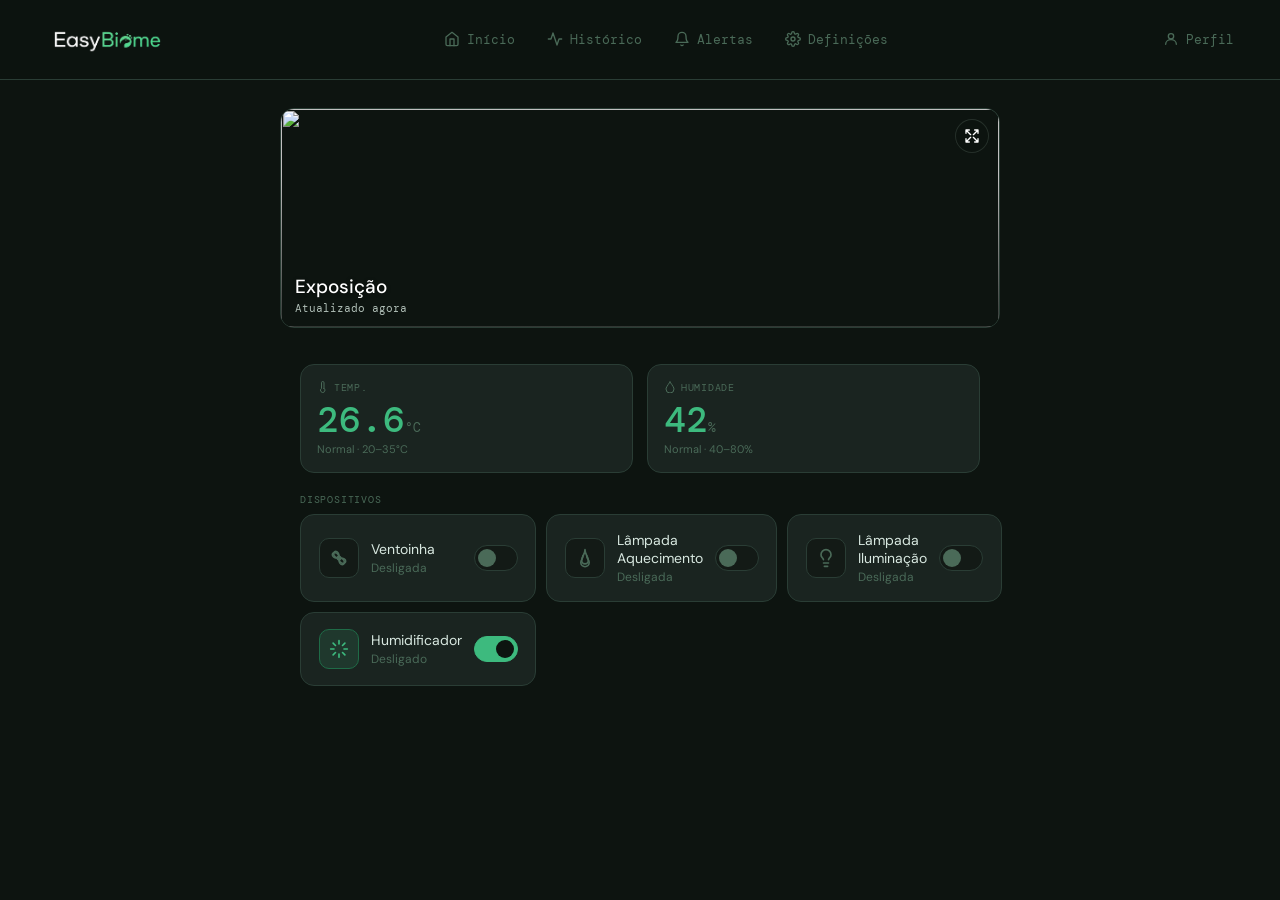
==== index.html @ a44d1908 "continuação modo manual e automático" ====
<!DOCTYPE html>
<html lang="pt">

<head>
  <meta charset="UTF-8" />
  <meta name="viewport" content="width=device-width, initial-scale=1.0, viewport-fit=cover" />
  <title>EasyBiome</title>
  <link
    href="https://fonts.googleapis.com/css2?family=DM+Mono:wght@400;500&family=DM+Sans:ital,wght@0,300;0,400;0,500;1,300&display=swap"
    rel="stylesheet" />
  <link rel="stylesheet" href="css/home.css" />
  <link rel="stylesheet" href="css/header.css" />
</head>

<body>

  <div id="header-container"></div>

  <div class="page">
    <div class="top-bar">
      <a class="top-logo" href="index.html">
        <div class="logo-box">
          <img src="imagens/logotipo.png" alt="EasyBiome Logo">
        </div>
      </a>

      <div class="top-bar-title">Início</div>

      <button class="icon-btn" onclick="openTerrarioPicker()" aria-label="Trocar terrário">
        <svg viewBox="0 0 24 24" fill="none" stroke="currentColor" stroke-width="2" stroke-linecap="round"
          stroke-linejoin="round">
          <path d="M16 3h5v5M21 3l-7 7" />
          <path d="M8 21H3v-5M3 21l7-7" />
          <path d="M21 16v5h-5M21 21l-7-7" />
          <path d="M3 8V3h5M3 3l7 7" />
        </svg>
      </button>
    </div>

    <div class="terrario-hero" id="terrario-hero">
      <img id="terrario-img" class="terrario-hero-img" src="" alt="" />
      <div class="terrario-hero-overlay"></div>
      <div class="terrario-hero-content">
        <div class="terrario-hero-name" id="terrario-name"></div>
        <div class="terrario-hero-meta">Atualizado agora</div>
      </div>
      <button class="terrario-hero-switch" onclick="openTerrarioPicker()">
        <svg viewBox="0 0 24 24" fill="none" stroke="currentColor" stroke-width="2" stroke-linecap="round"
          stroke-linejoin="round">
          <path d="M16 3h5v5M21 3l-7 7" />
          <path d="M8 21H3v-5M3 21l7-7" />
          <path d="M21 16v5h-5M21 21l-7-7" />
          <path d="M3 8V3h5M3 3l7 7" />
        </svg>
      </button>
    </div>

    <div class="metrics">
      <div class="m-card" id="temp-card">
        <div class="m-lbl"><svg viewBox="0 0 24 24" fill="none" stroke="currentColor" stroke-width="2"
            stroke-linecap="round">
            <path d="M14 14.76V3.5a2.5 2.5 0 0 0-5 0v11.26a4.5 4.5 0 1 0 5 0z" />
          </svg>Temp.</div>
        <div class="m-val ok" id="temp-val">--<span class="unit">°C</span></div>
        <div class="m-hint" id="temp-hint"></div>
      </div>
      <div class="m-card" id="hum-card">
        <div class="m-lbl"><svg viewBox="0 0 24 24" fill="none" stroke="currentColor" stroke-width="2"
            stroke-linecap="round" stroke-linejoin="round">
            <path d="M12 2C6 10 4 14 4 16a8 8 0 0 0 16 0c0-2-2-6-8-14z" />
          </svg>Humidade</div>
        <div class="m-val ok" id="hum-val">--<span class="unit">%</span></div>
        <div class="m-hint" id="hum-hint"></div>
      </div>
    </div>

    <div id="manual-banner" class="manual-banner" style="display:none;">
      ⚠️ Alguns dispositivos estão em <strong>Modo Manual</strong>
    </div>

    <div class="sec-header">Dispositivos</div>
    <div class="devices">
      <div class="dev-row">
        <div class="dev-icon" id="fan-icon"><svg viewBox="0 0 24 24" fill="none" stroke="currentColor" stroke-width="2"
            stroke-linecap="round" stroke-linejoin="round">
            <circle cx="12" cy="12" r="2" />
            <path d="M12 10c0-3.5-2-6-4-6s-3 2.5-2 5 3.5 3 6 3" />
            <path d="M14 12c3.5 0 6 2 6 4s-2.5 3-5 2-3-3.5-3-6" />
            <path d="M12 14c0 3.5 2 6 4 6s3-2.5 2-5-3.5-3-6-3" />
            <path d="M10 12c-3.5 0-6-2-6-4s2.5-3 5-2 3 3.5 3 6" />
          </svg></div>
        <div class="dev-info">
          <div class="dev-name">
            Ventoinha
            <span id="fan-manual" class="manual-tag" style="display:none;">
              Manual
            </span>
          </div>
          <div class="dev-sub" id="fan-sub"></div>
          <button id="fan-auto" class="auto-btn" onclick="voltarModoAutomatico('fan')" style="display:none;">
            Voltar ao automático
          </button>
        </div>
        <button class="toggle" id="fan-t" onclick="toggleDev('fan')" aria-label="Ventoinha"></button>
      </div>
      <div class="dev-row">
        <div class="dev-icon" id="heat-icon"><svg viewBox="0 0 24 24" fill="none" stroke="currentColor" stroke-width="2"
            stroke-linecap="round" stroke-linejoin="round">
            <path d="M12 2c0 6-4 8-4 13a4 4 0 0 0 8 0c0-5-4-7-4-13z" />
            <path d="M9.5 9c0 4-2.5 5-2.5 8.5a5 5 0 0 0 10 0C17 14 14 13 14 9" />
          </svg></div>
        <div class="dev-info">
          <div class="dev-name">
            Lâmpada Aquecimento
            <span id="heat-manual" class="manual-tag" style="display:none;">
              Manual
            </span>
          </div>
          <div class="dev-sub" id="heat-sub"></div>
        </div>
        <button class="toggle" id="heat-t" onclick="toggleDev('heat')" aria-label="Aquecimento"></button>
      </div>
      <div class="dev-row">
        <div class="dev-icon" id="light-icon"><svg viewBox="0 0 24 24" fill="none" stroke="currentColor"
            stroke-width="2" stroke-linecap="round" stroke-linejoin="round">
            <path
              d="M9 18h6M10 22h4M15.09 14c.18-.98.65-1.74 1.41-2.5A4.65 4.65 0 0 0 18 8 6 6 0 0 0 6 8c0 1 .23 2.23 1.5 3.5A4.61 4.61 0 0 1 8.91 14" />
          </svg></div>
        <div class="dev-info">
          <div class="dev-name">
            Lâmpada Iluminação
            <span id="light-manual" class="manual-tag" style="display:none;">
              Manual
            </span>
          </div>
          <div class="dev-sub" id="light-sub"></div>
        </div>
        <button class="toggle" id="light-t" onclick="toggleDev('light')" aria-label="Iluminação"></button>
      </div>
      <div class="dev-row">
        <div class="dev-icon" id="humidifier-icon"><svg viewBox="0 0 24 24" fill="none" stroke="currentColor"
            stroke-width="2" stroke-linecap="round" stroke-linejoin="round">
            <path
              d="M12 2v4M12 18v4M4.93 4.93l2.83 2.83M16.24 16.24l2.83 2.83M2 12h4M18 12h4M4.93 19.07l2.83-2.83M16.24 7.76l2.83-2.83" />
          </svg></div>
        <div class="dev-info">
          <div class="dev-name">
            Humidificador
            <span id="humidifier-manual" class="manual-tag" style="display:none;">
              Manual
            </span>
          </div>
          <div class="dev-sub" id="humidifier-sub"></div>
        </div>
        <button class="toggle" id="humidifier-t" onclick="toggleDev('humidifier')" aria-label="Humidificador"></button>
      </div>
    </div>
  </div>

  <div class="picker-overlay" id="picker-overlay" onclick="closeTerrarioPicker(event)">
    <div class="picker-sheet">
      <div class="picker-handle"></div>
      <div class="sel-label" style="padding:0 0 12px">Os meus terrários</div>
      <div class="picker-list" id="picker-list"></div>
      <button class="picker-add" onclick="addTerrario()">
        <svg width="14" height="14" viewBox="0 0 24 24" fill="none" stroke="currentColor" stroke-width="2.5"
          stroke-linecap="round">
          <line x1="12" y1="5" x2="12" y2="19" />
          <line x1="5" y1="12" x2="19" y2="12" />
        </svg>
        Novo terrário
      </button>
    </div>
  </div>

  <nav class="bottom-nav">
    <a class="bnav-item active" href="index.html">
      <svg viewBox="0 0 24 24" fill="none" stroke="currentColor" stroke-width="2" stroke-linecap="round"
        stroke-linejoin="round">
        <path d="M3 9l9-7 9 7v11a2 2 0 0 1-2 2H5a2 2 0 0 1-2-2z" />
        <polyline points="9 22 9 12 15 12 15 22" />
      </svg>
      Início
    </a>
    <a class="bnav-item" href="historico.html">
      <svg viewBox="0 0 24 24" fill="none" stroke="currentColor" stroke-width="2" stroke-linecap="round"
        stroke-linejoin="round">
        <polyline points="22 12 18 12 15 21 9 3 6 12 2 12" />
      </svg>
      Histórico
    </a>
    <a class="bnav-item" href="alertas.html">
      <svg viewBox="0 0 24 24" fill="none" stroke="currentColor" stroke-width="2" stroke-linecap="round"
        stroke-linejoin="round">
        <path d="M18 8A6 6 0 0 0 6 8c0 7-3 9-3 9h18s-3-2-3-9" />
        <path d="M13.73 21a2 2 0 0 1-3.46 0" />
      </svg>
      Alertas
    </a>
    <a class="bnav-item" href="definicoes.html">
      <svg viewBox="0 0 24 24" fill="none" stroke="currentColor" stroke-width="2" stroke-linecap="round"
        stroke-linejoin="round">
        <circle cx="12" cy="12" r="3" />
        <path
          d="M19.4 15a1.65 1.65 0 0 0 .33 1.82l.06.06a2 2 0 0 1-2.83 2.83l-.06-.06a1.65 1.65 0 0 0-1.82-.33 1.65 1.65 0 0 0-1 1.51V21a2 2 0 0 1-4 0v-.09A1.65 1.65 0 0 0 9 19.4a1.65 1.65 0 0 0-1.82.33l-.06.06a2 2 0 0 1-2.83-2.83l.06-.06A1.65 1.65 0 0 0 4.68 15a1.65 1.65 0 0 0-1.51-1H3a2 2 0 0 1 0-4h.09A1.65 1.65 0 0 0 4.6 9a1.65 1.65 0 0 0-.33-1.82l-.06-.06a2 2 0 0 1 2.83-2.83l.06.06A1.65 1.65 0 0 0 9 4.68a1.65 1.65 0 0 0 1-1.51V3a2 2 0 0 1 4 0v.09a1.65 1.65 0 0 0 1 1.51 1.65 1.65 0 0 0 1.82-.33l.06-.06a2 2 0 0 1 2.83 2.83l-.06.06A1.65 1.65 0 0 0 19.4 9a1.65 1.65 0 0 0 1.51 1H21a2 2 0 0 1 0 4h-.09a1.65 1.65 0 0 0-1.51 1z" />
      </svg>
      Definições
    </a>
  </nav>

  <div id="manual-modal" class="modal-overlay" style="display:none;">
    <div class="modal-box">
      <h3>⚠️ Ativar modo manual?</h3>

      <p>
        Ao ligar este dispositivo, o controlo automático será desativado até voltar ao modo automático.
      </p>

      <div class="modal-actions">
        <button class="btn-cancel" onclick="fecharModalManual()">
          Cancelar
        </button>

        <button class="btn-confirm" onclick="confirmarModoManual()">
          Continuar
        </button>
      </div>
    </div>
  </div>

  <script src="js/terrarios.js"></script>
  <script src="js/picker.js"></script>
  <script src="js/nav.js"></script>
  <script src="js/home.js"></script>

  <script>
    fetch('header.html')
      .then(response => {
        if (!response.ok) {
          throw new Error('Não foi possível carregar o header.');
        }
        return response.text();
      })
      .then(data => {
        document.getElementById('header-container').innerHTML = data;
      })
      .catch(error => console.error('Erro ao injetar o header:', error));
  </script>
</body>

</html>
---- css/home.css ----
/* ==========================================================================
   1. VARIÁVEIS & CONFIGURAÇÕES GLOBAIS (Essenciais para a estrutura)
   ========================================================================== */
:root {
  --bg: #0D1410;
  --bg2: #131A16;
  --panel: #1A2420;
  --panel2: #1F2D28;
  --border: #2A3D35;
  --green: #3DBA7E;
  --green-d: #1F6B47;
  --green-g: #3DBA7E22;
  --amber: #D4A03A;
  --red: #C05050;
  --text: #D8E8E0;
  --text2: #7A9E8A;
  --text3: #4A6A58;
  --mono: 'DM Mono', monospace;
  --sans: 'DM Sans', sans-serif;
  --r: 14px;
}

*,
*::before,
*::after {
  box-sizing: border-box;
  margin: 0;
  padding: 0;
}

html,
body {
  height: 100%;
}

body {
  background: var(--bg);
  color: var(--text);
  font-family: var(--sans);
  max-width: 480px;
  margin: 0 auto;
  display: flex;
  flex-direction: column;
  min-height: 100vh;
  overflow-x: hidden;
}

/* ── PAGE WRAPPER ── */
.page {
  display: flex;
  flex-direction: column;
  flex: 1;
  overflow-y: auto;
  padding-bottom: 80px;
}

/* ==========================================================================
   2. COMPONENTES COMUNS (Header & Navigation)
   ========================================================================== */
.top-bar {
  display: flex;
  align-items: center;
  justify-content: space-between;
  padding: 1rem 1.25rem;
  position: sticky;
  top: 0;
  background: #0D1410EE;
  backdrop-filter: blur(10px);
  z-index: 50;
  border-bottom: 1px solid var(--border);
  flex-shrink: 0;
}

.top-bar-title {
  font-family: var(--mono);
  font-size: 14px;
  color: var(--text);
}

.top-logo {
  display: flex;
  align-items: center;
  gap: 10px;
  font-family: var(--mono);
  font-size: 17px;
  color: var(--text);
  text-decoration: none;
}

.logo-box {
  width: auto;
  height: 32px;
  background: none;
  border-radius: 0;
  display: flex;
  align-items: center;
  justify-content: center;
}

.logo-box img {
  width: 100%;
  height: 100%;
  object-fit: contain;
}

.icon-btn {
  width: 34px;
  height: 34px;
  border-radius: 50%;
  background: var(--panel);
  border: 1px solid var(--border);
  display: flex;
  align-items: center;
  justify-content: center;
  cursor: pointer;
  color: inherit;
  text-decoration: none;
}

.icon-btn svg {
  width: 17px;
  height: 17px;
  color: var(--text2);
}

.bottom-nav {
  position: fixed;
  bottom: 0;
  left: 50%;
  transform: translateX(-50%);
  width: 100%;
  max-width: 480px;
  background: #0D1410F5;
  backdrop-filter: blur(14px);
  border-top: 1px solid var(--border);
  display: flex;
  padding: 0.4rem 0 calc(0.5rem + env(safe-area-inset-bottom));
  z-index: 100;
}

.bnav-item {
  flex: 1;
  display: flex;
  flex-direction: column;
  align-items: center;
  gap: 3px;
  padding: 6px 0;
  cursor: pointer;
  color: var(--text3);
  font-size: 10px;
  font-family: var(--mono);
  border: none;
  background: none;
  transition: color .15s;
  text-decoration: none;
}

.bnav-item svg {
  width: 22px;
  height: 22px;
}

.bnav-item.active {
  color: var(--green);
}

.desktop-topbar {
  display: none;
}

/* ==========================================================================
   3. ESTILOS EXCLUSIVOS DA PÁGINA INDEX.HTML
   ========================================================================== */

/* ── Terrário Hero Card ── */
.terrario-hero {
  position: relative;
  margin: 1.1rem 1.25rem 0;
  height: 150px;
  border-radius: var(--r);
  overflow: hidden;
  border: 1px solid var(--border);
  cursor: pointer;
}

.terrario-hero-img {
  width: 100%;
  height: 100%;
  object-fit: cover;
  display: block;
}

.terrario-hero-overlay {
  position: absolute;
  inset: 0;
  background: linear-gradient(180deg, #0D141000 30%, #0D1410CC 100%);
}

.terrario-hero-content {
  position: absolute;
  left: 14px;
  bottom: 12px;
}

.terrario-hero-name {
  font-size: 19px;
  font-weight: 500;
  color: #fff;
  text-shadow: 0 1px 4px rgba(0, 0, 0, .4);
}

.terrario-hero-meta {
  font-family: var(--mono);
  font-size: 11px;
  color: #D8E8E0CC;
  margin-top: 2px;
  display: flex;
  align-items: center;
  gap: 5px;
}

.terrario-hero-switch {
  position: absolute;
  top: 10px;
  right: 10px;
  width: 34px;
  height: 34px;
  border-radius: 50%;
  background: #0D1410AA;
  backdrop-filter: blur(6px);
  border: 1px solid #3D4A4288;
  display: flex;
  align-items: center;
  justify-content: center;
  cursor: pointer;
}

.terrario-hero-switch svg {
  width: 16px;
  height: 16px;
  color: #fff;
}

/* ── Banner de Alerta Modo Manual ── */
.manual-banner {
  margin: 15px 20px;
  padding: 12px;
  border-radius: 10px;
  background: #fff3cd;
  color: #856404;
  font-size: 14px;
  border: 1px solid #ffeeba;
}

.manual-tag {
  display: inline-block;
  margin-left: 8px;
  padding: 2px 8px;
  border-radius: 12px;
  background: #ff9800;
  color: white;
  font-size: 11px;
  font-weight: 600;
}

/* NOVO: Botão voltar ao Modo Automático */
.auto-btn {
  display: none;
  margin-top: 8px;
  padding: 6px 12px;
  border: none;
  border-radius: 8px;
  background: var(--green);
  color: #0D1410;
  font-size: 12px;
  font-weight: 600;
  cursor: pointer;
  transition: .2s;
}

.auto-btn:hover {
  filter: brightness(1.1);
}

/* ── Cartões de Métricas ── */
.metrics {
  display: grid;
  grid-template-columns: 1fr 1fr;
  gap: 10px;
  padding: 1rem 1.25rem 0;
}

.m-card {
  background: var(--panel);
  border: 1px solid var(--border);
  border-radius: var(--r);
  padding: 1rem;
}

.m-lbl {
  display: flex;
  align-items: center;
  gap: 5px;
  font-family: var(--mono);
  font-size: 10px;
  color: var(--text3);
  text-transform: uppercase;
  letter-spacing: .07em;
  margin-bottom: 8px;
}

.m-lbl svg {
  width: 12px;
  height: 12px;
}

.m-val {
  font-family: var(--mono);
  font-size: 30px;
  font-weight: 500;
  line-height: 1;
}

.m-val .unit {
  font-size: 13px;
  font-weight: 400;
  color: var(--text3);
}

.m-val.ok {
  color: var(--green);
}

.m-hint {
  font-size: 11px;
  color: var(--text3);
  margin-top: 4px;
}

/* ── Lista de Dispositivos ── */
.sec-header {
  padding: 1.25rem 1.25rem 0.5rem;
  font-family: var(--mono);
  font-size: 10px;
  color: var(--text3);
  text-transform: uppercase;
  letter-spacing: .08em;
}

.devices {
  display: flex;
  flex-direction: column;
  gap: 8px;
  padding: 0 1.25rem;
}

.dev-row {
  background: var(--panel);
  border: 1px solid var(--border);
  border-radius: var(--r);
  padding: 1rem 1.1rem;
  display: flex;
  align-items: center;
  gap: 12px;
}

.dev-icon {
  width: 40px;
  height: 40px;
  border-radius: 10px;
  background: var(--bg2);
  border: 1px solid var(--border);
  display: flex;
  align-items: center;
  justify-content: center;
  flex-shrink: 0;
}

.dev-icon svg {
  width: 20px;
  height: 20px;
  color: var(--text3);
}

.dev-icon.on {
  background: var(--green-g);
  border-color: var(--green-d);
}

.dev-icon.on svg {
  color: var(--green);
}

.dev-info {
  flex: 1;
}

.dev-name {
  font-size: 14px;
  color: var(--text);
}

.dev-sub {
  font-size: 12px;
  color: var(--text3);
  margin-top: 2px;
}

/* Botão Toggle Switch */
.toggle {
  width: 44px;
  height: 26px;
  border-radius: 13px;
  background: var(--bg2);
  border: 1px solid var(--border);
  cursor: pointer;
  position: relative;
  transition: background .2s, border-color .2s;
  flex-shrink: 0;
  -webkit-appearance: none;
  appearance: none;
}

.toggle::after {
  content: '';
  position: absolute;
  width: 18px;
  height: 18px;
  border-radius: 50%;
  background: var(--text3);
  top: 3px;
  left: 3px;
  transition: transform .2s, background .2s;
}

.toggle.on {
  background: var(--green);
  border-color: var(--green);
}

.toggle.on::after {
  transform: translateX(18px);
  background: #0D1410;
}

/* ── Picker Bottom Sheet (Trocar Terrário) ── */
.picker-overlay {
  position: fixed;
  inset: 0;
  background: rgba(0, 0, 0, .55);
  z-index: 200;
  display: none;
  align-items: flex-end;
  justify-content: center;
}

.picker-overlay.open {
  display: flex;
}

.picker-sheet {
  width: 100%;
  max-width: 480px;
  background: var(--panel2);
  border: 1px solid var(--border);
  border-radius: 20px 20px 0 0;
  padding: 0.75rem 1.25rem calc(1.25rem + env(safe-area-inset-bottom));
  animation: slideUp .2s ease-out;
}

@keyframes slideUp {
  from { transform: translateY(100%); }
  to { transform: translateY(0); }
}

.picker-handle {
  width: 36px;
  height: 4px;
  background: var(--border);
  border-radius: 99px;
  margin: 0 auto 14px;
}

.sel-label {
  font-family: var(--mono);
  font-size: 10px;
  color: var(--text3);
  letter-spacing: .08em;
  text-transform: uppercase;
}

.picker-list {
  display: flex;
  flex-direction: column;
  gap: 8px;
}

.picker-add {
  width: 100%;
  margin-top: 14px;
  padding: .8rem;
  background: var(--bg2);
  border: 1px dashed var(--border);
  border-radius: 12px;
  color: var(--text3);
  font-family: var(--mono);
  font-size: 13px;
  display: flex;
  align-items: center;
  justify-content: center;
  gap: 6px;
  cursor: pointer;
}

/* ── Modal Diálogo (Confirmar Modo Manual) ── */
.modal-overlay {
  position: fixed;
  inset: 0;
  background: rgba(0, 0, 0, .55);
  display: flex;
  justify-content: center;
  align-items: center;
  z-index: 9999;
}

.modal-box {
  width: 90%;
  max-width: 360px;
  background: var(--panel);
  border: 1px solid var(--border);
  border-radius: 16px;
  padding: 24px;
  text-align: center;
}

.modal-box h3 {
  margin-bottom: 12px;
  color: var(--text);
}

.modal-box p {
  color: var(--text2);
  font-size: 14px;
  line-height: 1.5;
}

.modal-actions {
  margin-top: 22px;
  display: flex;
  gap: 12px;
}

.btn-cancel,
.btn-confirm {
  flex: 1;
  padding: 12px;
  border: none;
  border-radius: 10px;
  cursor: pointer;
}

.btn-cancel {
  background: #444;
  color: white;
}

.btn-confirm {
  background: var(--green);
  color: #fff;
}


/* ==========================================================================
   4. RESPONSIVIDADE (Apenas os Breakpoints Relevantes para a Index)
   ========================================================================== */

/* ── TABLETS (Telas médias de 540px a 1179px) ── */
@media (min-width: 540px) {
  body { max-width: 700px; }
  .bottom-nav { max-width: 700px; }
}

@media (min-width: 900px) {
  body { max-width: 880px; }
  .bottom-nav { max-width: 880px; }
}

@media (min-width: 540px) and (max-width: 1179px) {
  .terrario-hero { height: 200px; }
  .metrics { gap: 14px; }
  .m-val { font-size: 34px; }
  .devices {
    display: grid;
    grid-template-columns: 1fr 1fr;
    gap: 10px;
  }
}

@media (min-width: 900px) and (max-width: 1179px) {
  .devices { grid-template-columns: 1fr 1fr 1fr; }
  .terrario-hero { height: 240px; }
}

/* ── DESKTOP / PC (Telas a partir de 1180px) ── */
@media (min-width: 1180px) {
  body { max-width: none; }
  .bottom-nav { display: none; }
  
  /* Ativação do Menu Superior de Computador */
  .desktop-topbar {
    display: flex;
    align-items: center;
    justify-content: space-between;
    gap: 16px;
    padding: 0.9rem 2rem;
    position: sticky;
    top: 0;
    z-index: 100;
    background: #0D1410EE;
    backdrop-filter: blur(10px);
    border-bottom: 1px solid var(--border);
  }
  
  .logo-box { height: 50px; }
  .page > .top-bar { display: none; } /* Oculta top-bar mobile */

  /* Alinhamento Central Confortável */
  .page {
    padding-bottom: 3rem;
    align-items: center;
  }
  .page > *:not(.top-bar) {
    width: 100%;
    max-width: 720px;
  }

  /* Reflow do Layout da Home */
  .terrario-hero {
    margin: 1.75rem auto 0;
    height: 220px;
  }
  .metrics {
    grid-template-columns: 1fr 1fr;
    max-width: 720px;
    margin: 1.25rem auto 0;
    gap: 14px;
  }
  .m-val { font-size: 36px; }
  
  .sec-header,
  .devices {
    margin-left: auto;
    margin-right: auto;
    max-width: 720px;
    width: 100%;
  }
  .devices {
    display: grid;
    grid-template-columns: 1fr 1fr;
    gap: 10px;
  }

  /* Picker passa de bottom-sheet para modal centrado */
  .picker-overlay { align-items: center; }
  .picker-sheet {
    width: 420px;
    max-width: 420px;
    border-radius: 16px;
    animation: fadeScale .15s ease-out;
  }
}

@keyframes fadeScale {
  from { opacity: 0; transform: scale(.97); }
  to { opacity: 1; transform: scale(1); }
}

@media (min-width: 1280px) {
  .devices { grid-template-columns: 1fr 1fr 1fr; }
}
---- css/header.css ----
/* ==========================================================================
   CSS EXCLUSIVO PARA O HEADER (desktop-topbar)
   ========================================================================== */

/* Por padrão (mobile/tablets), o cabeçalho desktop fica completamente oculto */
.desktop-topbar {
  display: none;
}

/* Ativação e estilização apenas para ecrãs largos (Desktop a partir de 1180px) */
@media (min-width: 1180px) {
  .desktop-topbar {
    display: flex;
    align-items: center;
    justify-content: space-between;
    gap: 16px;
    padding: 0.9rem 2rem;
    position: sticky;
    top: 0;
    z-index: 100;
    background: #0D1410EE;
    backdrop-filter: blur(10px);
    border-bottom: 1px solid var(--border);
  }

  /* Contentores e Logotipo */
  .top-logo {
    display: flex;
    align-items: center;
    gap: 10px;
    font-family: var(--mono);
    font-size: 17px;
    color: var(--text);
    text-decoration: none;
  }

  .logo-box {
    width: auto;
    height: 50px; /* Altura otimizada para a versão desktop */
    background: none;
    border-radius: 0;
    display: flex;
    align-items: center;
    justify-content: center;
  }

  .logo-box img {
    width: 100%;
    height: 100%;
    object-fit: contain;
  }

  /* Links centrais da Navegação */
  .desktop-topbar-links {
    display: flex;
    gap: 4px;
    flex: 1;
    justify-content: center;
    min-width: 0;
  }

  /* Estilo base de todos os links do Header (incluindo o Perfil) */
  .desktop-nav-link {
    display: flex;
    align-items: center;
    gap: 7px;
    padding: 8px 14px;
    border-radius: 10px;
    font-family: var(--mono);
    font-size: 13px;
    color: var(--text3);
    text-decoration: none;
    white-space: nowrap;
    transition: color 0.15s, background 0.15s;
  }

  .desktop-nav-link svg {
    width: 16px;
    height: 16px;
    flex-shrink: 0;
  }

  /* Estados de Interação (Hover e Foco) */
  .desktop-nav-link:hover {
    color: var(--text2);
    background: var(--panel);
  }

  /* Estado Ativo (Página Atual) */
  .desktop-nav-link.active {
    color: var(--green);
    background: var(--green-g);
  }
}
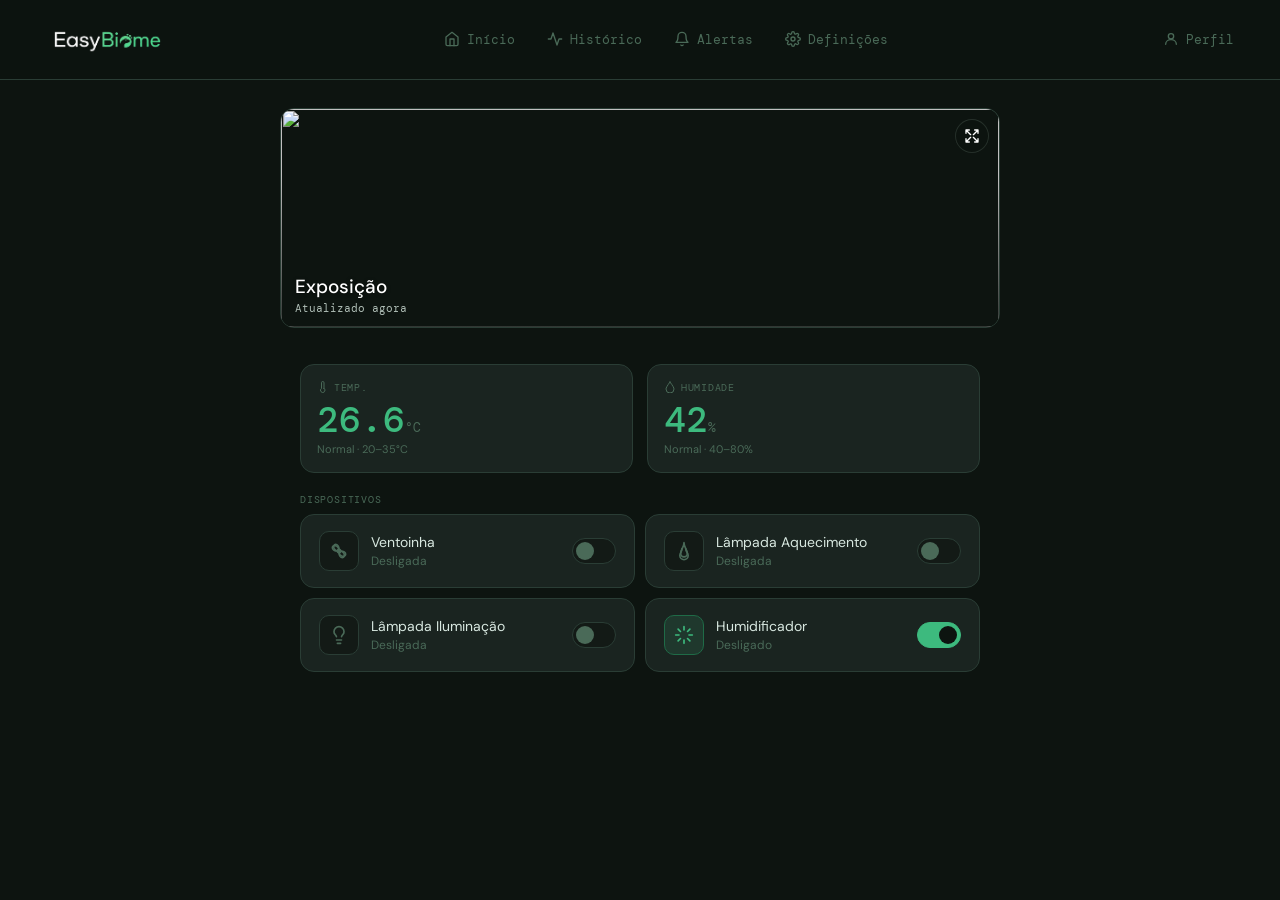
==== commit 9074543c: "historico" ====
--- a/index.html
+++ b/index.html
@@ -117,6 +117,9 @@
             </span>
           </div>
           <div class="dev-sub" id="heat-sub"></div>
+          <button id="heat-auto" class="auto-btn" onclick="voltarModoAutomatico('heat')" style="display:none;">
+            Voltar ao automático
+          </button>
         </div>
         <button class="toggle" id="heat-t" onclick="toggleDev('heat')" aria-label="Aquecimento"></button>
       </div>
@@ -134,6 +137,9 @@
             </span>
           </div>
           <div class="dev-sub" id="light-sub"></div>
+          <button id="light-auto" class="auto-btn" onclick="voltarModoAutomatico('light')" style="display:none;">
+            Voltar ao automático
+          </button>
         </div>
         <button class="toggle" id="light-t" onclick="toggleDev('light')" aria-label="Iluminação"></button>
       </div>
@@ -151,6 +157,10 @@
             </span>
           </div>
           <div class="dev-sub" id="humidifier-sub"></div>
+          <button id="humidifier-auto" class="auto-btn" onclick="voltarModoAutomatico('humidifier')"
+            style="display:none;">
+            Voltar ao automático
+          </button>
         </div>
         <button class="toggle" id="humidifier-t" onclick="toggleDev('humidifier')" aria-label="Humidificador"></button>
       </div>
--- a/css/home.css
+++ b/css/home.css
@@ -469,8 +469,13 @@
 }
 
 @keyframes slideUp {
-  from { transform: translateY(100%); }
-  to { transform: translateY(0); }
+  from {
+    transform: translateY(100%);
+  }
+
+  to {
+    transform: translateY(0);
+  }
 }
 
 .picker-handle {
@@ -576,19 +581,38 @@
 
 /* ── TABLETS (Telas médias de 540px a 1179px) ── */
 @media (min-width: 540px) {
-  body { max-width: 700px; }
-  .bottom-nav { max-width: 700px; }
+  body {
+    max-width: 700px;
+  }
+
+  .bottom-nav {
+    max-width: 700px;
+  }
 }
 
 @media (min-width: 900px) {
-  body { max-width: 880px; }
-  .bottom-nav { max-width: 880px; }
+  body {
+    max-width: 880px;
+  }
+
+  .bottom-nav {
+    max-width: 880px;
+  }
 }
 
 @media (min-width: 540px) and (max-width: 1179px) {
-  .terrario-hero { height: 200px; }
-  .metrics { gap: 14px; }
-  .m-val { font-size: 34px; }
+  .terrario-hero {
+    height: 200px;
+  }
+
+  .metrics {
+    gap: 14px;
+  }
+
+  .m-val {
+    font-size: 34px;
+  }
+
   .devices {
     display: grid;
     grid-template-columns: 1fr 1fr;
@@ -597,15 +621,25 @@
 }
 
 @media (min-width: 900px) and (max-width: 1179px) {
-  .devices { grid-template-columns: 1fr 1fr 1fr; }
-  .terrario-hero { height: 240px; }
+  .devices {
+    grid-template-columns: 1fr 1fr 1fr;
+  }
+
+  .terrario-hero {
+    height: 240px;
+  }
 }
 
 /* ── DESKTOP / PC (Telas a partir de 1180px) ── */
 @media (min-width: 1180px) {
-  body { max-width: none; }
-  .bottom-nav { display: none; }
-  
+  body {
+    max-width: none;
+  }
+
+  .bottom-nav {
+    display: none;
+  }
+
   /* Ativação do Menu Superior de Computador */
   .desktop-topbar {
     display: flex;
@@ -620,16 +654,24 @@
     backdrop-filter: blur(10px);
     border-bottom: 1px solid var(--border);
   }
-  
-  .logo-box { height: 50px; }
-  .page > .top-bar { display: none; } /* Oculta top-bar mobile */
+
+  .logo-box {
+    height: 50px;
+  }
+
+  .page>.top-bar {
+    display: none;
+  }
+
+  /* Oculta top-bar mobile */
 
   /* Alinhamento Central Confortável */
   .page {
     padding-bottom: 3rem;
     align-items: center;
   }
-  .page > *:not(.top-bar) {
+
+  .page>*:not(.top-bar) {
     width: 100%;
     max-width: 720px;
   }
@@ -639,14 +681,18 @@
     margin: 1.75rem auto 0;
     height: 220px;
   }
+
   .metrics {
     grid-template-columns: 1fr 1fr;
     max-width: 720px;
     margin: 1.25rem auto 0;
     gap: 14px;
   }
-  .m-val { font-size: 36px; }
-  
+
+  .m-val {
+    font-size: 36px;
+  }
+
   .sec-header,
   .devices {
     margin-left: auto;
@@ -654,6 +700,7 @@
     max-width: 720px;
     width: 100%;
   }
+
   .devices {
     display: grid;
     grid-template-columns: 1fr 1fr;
@@ -661,7 +708,10 @@
   }
 
   /* Picker passa de bottom-sheet para modal centrado */
-  .picker-overlay { align-items: center; }
+  .picker-overlay {
+    align-items: center;
+  }
+
   .picker-sheet {
     width: 420px;
     max-width: 420px;
@@ -671,10 +721,13 @@
 }
 
 @keyframes fadeScale {
-  from { opacity: 0; transform: scale(.97); }
-  to { opacity: 1; transform: scale(1); }
-}
-
-@media (min-width: 1280px) {
-  .devices { grid-template-columns: 1fr 1fr 1fr; }
+  from {
+    opacity: 0;
+    transform: scale(.97);
+  }
+
+  to {
+    opacity: 1;
+    transform: scale(1);
+  }
 }
--- a/css/header.css
+++ b/css/header.css
@@ -36,7 +36,8 @@
 
   .logo-box {
     width: auto;
-    height: 50px; /* Altura otimizada para a versão desktop */
+    height: 50px;
+    /* Altura otimizada para a versão desktop */
     background: none;
     border-radius: 0;
     display: flex;
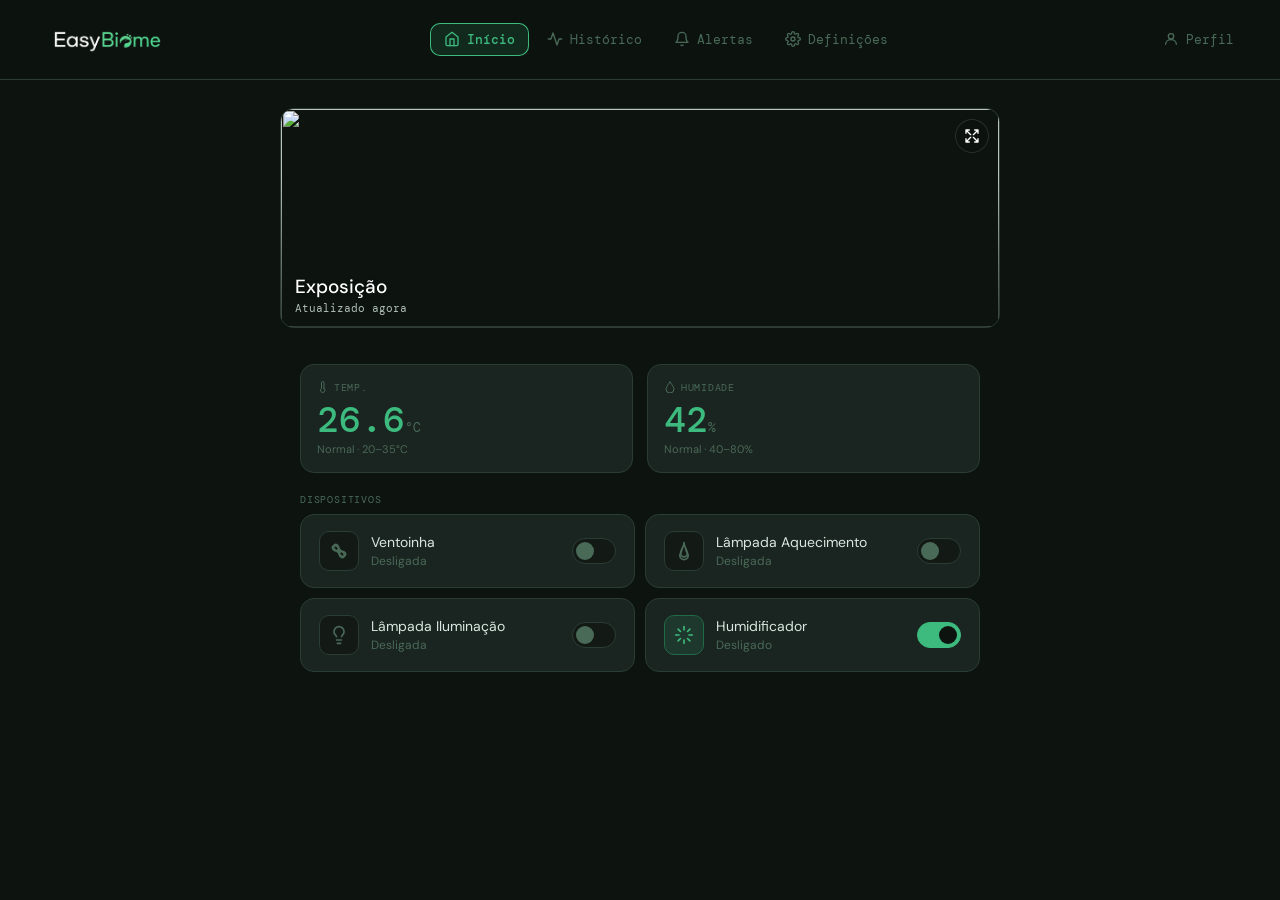
==== commit f2b74178: "Botões no header" ====
--- a/index.html
+++ b/index.html
@@ -253,6 +253,7 @@
       })
       .then(data => {
         document.getElementById('header-container').innerHTML = data;
+        setActiveNavigation();
       })
       .catch(error => console.error('Erro ao injetar o header:', error));
   </script>
--- a/css/header.css
+++ b/css/header.css
@@ -8,7 +8,7 @@
 }
 
 /* Ativação e estilização apenas para ecrãs largos (Desktop a partir de 1180px) */
-@media (min-width: 1180px) {
+@media (min-width: 992px) {
   .desktop-topbar {
     display: flex;
     align-items: center;
@@ -91,5 +91,7 @@
   .desktop-nav-link.active {
     color: var(--green);
     background: var(--green-g);
+    box-shadow: inset 0 0 0 1px var(--green);
+    font-weight: 500;
   }
 }
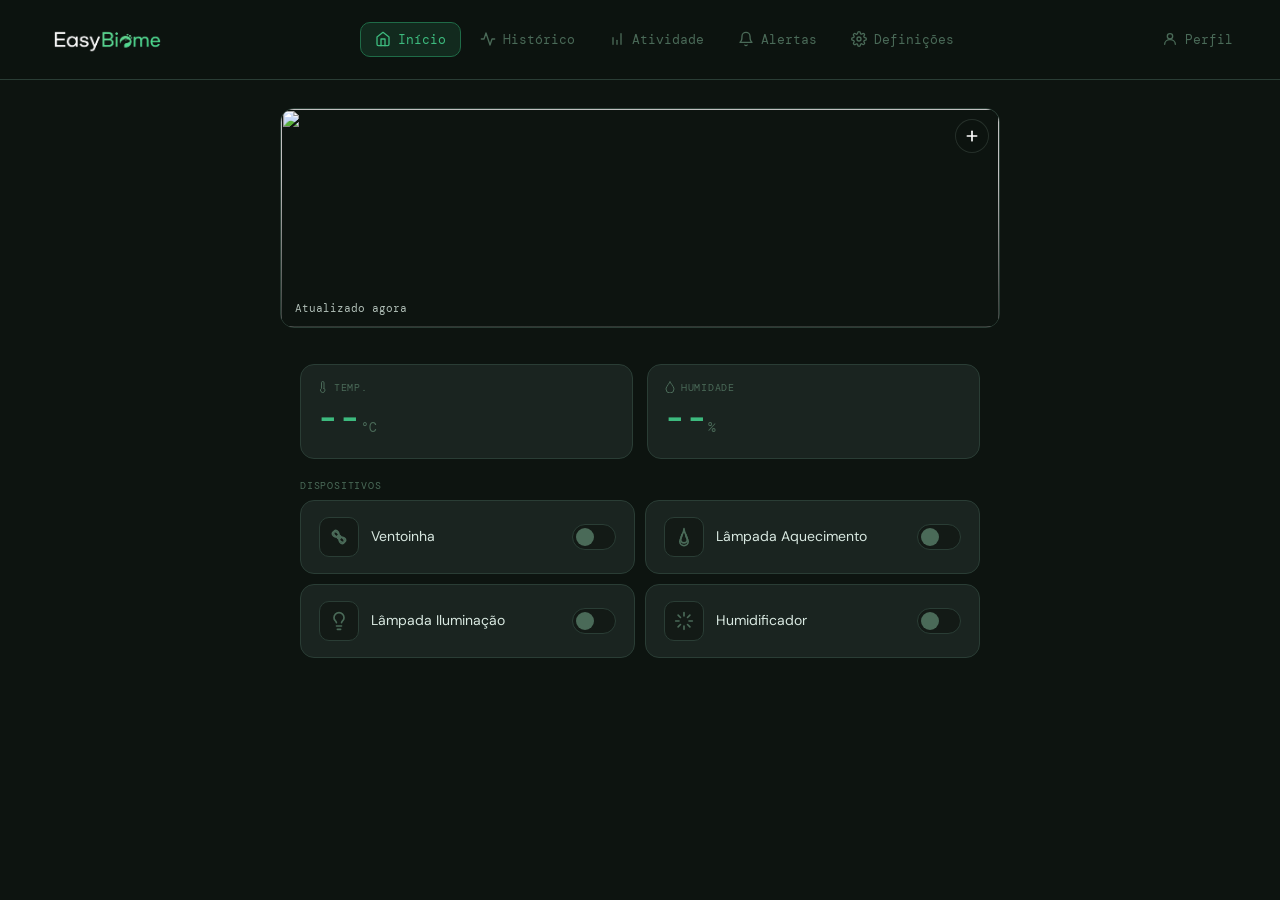
==== commit 52d0aadd: "adicionar terrarios ainda não acabado" ====
--- a/index.html
+++ b/index.html
@@ -26,13 +26,11 @@
 
       <div class="top-bar-title">Início</div>
 
-      <button class="icon-btn" onclick="openTerrarioPicker()" aria-label="Trocar terrário">
-        <svg viewBox="0 0 24 24" fill="none" stroke="currentColor" stroke-width="2" stroke-linecap="round"
+      <button class="icon-btn" onclick="openTerrarioPicker()" aria-label="Terrários">
+        <svg viewBox="0 0 24 24" fill="none" stroke="currentColor" stroke-width="2.5" stroke-linecap="round"
           stroke-linejoin="round">
-          <path d="M16 3h5v5M21 3l-7 7" />
-          <path d="M8 21H3v-5M3 21l7-7" />
-          <path d="M21 16v5h-5M21 21l-7-7" />
-          <path d="M3 8V3h5M3 3l7 7" />
+          <line x1="12" y1="5" x2="12" y2="19" />
+          <line x1="5" y1="12" x2="19" y2="12" />
         </svg>
       </button>
     </div>
@@ -45,12 +43,10 @@
         <div class="terrario-hero-meta">Atualizado agora</div>
       </div>
       <button class="terrario-hero-switch" onclick="openTerrarioPicker()">
-        <svg viewBox="0 0 24 24" fill="none" stroke="currentColor" stroke-width="2" stroke-linecap="round"
+        <svg viewBox="0 0 24 24" fill="none" stroke="currentColor" stroke-width="2.5" stroke-linecap="round"
           stroke-linejoin="round">
-          <path d="M16 3h5v5M21 3l-7 7" />
-          <path d="M8 21H3v-5M3 21l7-7" />
-          <path d="M21 16v5h-5M21 21l-7-7" />
-          <path d="M3 8V3h5M3 3l7 7" />
+          <line x1="12" y1="5" x2="12" y2="19"></line>
+          <line x1="5" y1="12" x2="19" y2="12"></line>
         </svg>
       </button>
     </div>
@@ -172,7 +168,7 @@
       <div class="picker-handle"></div>
       <div class="sel-label" style="padding:0 0 12px">Os meus terrários</div>
       <div class="picker-list" id="picker-list"></div>
-      <button class="picker-add" onclick="addTerrario()">
+      <button class="picker-add" onclick="abrirModalTerrario()">
         <svg width="14" height="14" viewBox="0 0 24 24" fill="none" stroke="currentColor" stroke-width="2.5"
           stroke-linecap="round">
           <line x1="12" y1="5" x2="12" y2="19" />
@@ -238,6 +234,58 @@
     </div>
   </div>
 
+  <div id="modal-terrario" class="modal-overlay" style="display:none;">
+    <div class="modal-box modal-terrario">
+
+      <h3>Novo Terrário</h3>
+
+      <label>Nome</label>
+      <input id="terrario-nome" type="text" placeholder="Ex.: Gecko Leopardo">
+
+      <label>Descrição</label>
+      <textarea id="terrario-descricao" rows="3" placeholder="Descrição do terrário"></textarea>
+
+      <label>Temperatura (°C)</label>
+
+      <div class="input-row">
+        <input id="temp-min" type="number" step="0.1" placeholder="Mínima">
+        <input id="temp-max" type="number" step="0.1" placeholder="Máxima">
+      </div>
+
+      <label>Humidade (%)</label>
+
+      <div class="input-row">
+        <input id="hum-min" type="number" step="0.1" placeholder="Mínima">
+        <input id="hum-max" type="number" step="0.1" placeholder="Máxima">
+      </div>
+
+      <label>Hora de ligar iluminação</label>
+      <input id="hora-ligar" type="time">
+
+      <label>Hora de desligar iluminação</label>
+      <input id="hora-desligar" type="time">
+
+      <label>Imagem do terrário</label>
+
+      <input id="terrario-imagem" type="file" accept="image/*">
+
+      <small>Podes escolher uma fotografia do teu telemóvel.</small>
+
+      <div class="modal-actions">
+        <button class="btn-cancel" onclick="fecharModalTerrario()">
+          Cancelar
+        </button>
+
+        <button class="btn-confirm" onclick="guardarTerrario()">
+          Criar
+        </button>
+      </div>
+
+    </div>
+  </div>
+
+  <script src="js/config.js"></script>
+
   <script src="js/terrarios.js"></script>
   <script src="js/picker.js"></script>
   <script src="js/nav.js"></script>
--- a/css/header.css
+++ b/css/header.css
@@ -67,6 +67,7 @@
     gap: 7px;
     padding: 8px 14px;
     border-radius: 10px;
+    border: 1px solid transparent;
     font-family: var(--mono);
     font-size: 13px;
     color: var(--text3);
@@ -91,7 +92,6 @@
   .desktop-nav-link.active {
     color: var(--green);
     background: var(--green-g);
-    box-shadow: inset 0 0 0 1px var(--green);
-    font-weight: 500;
+    border-color: var(--green-d);
   }
 }
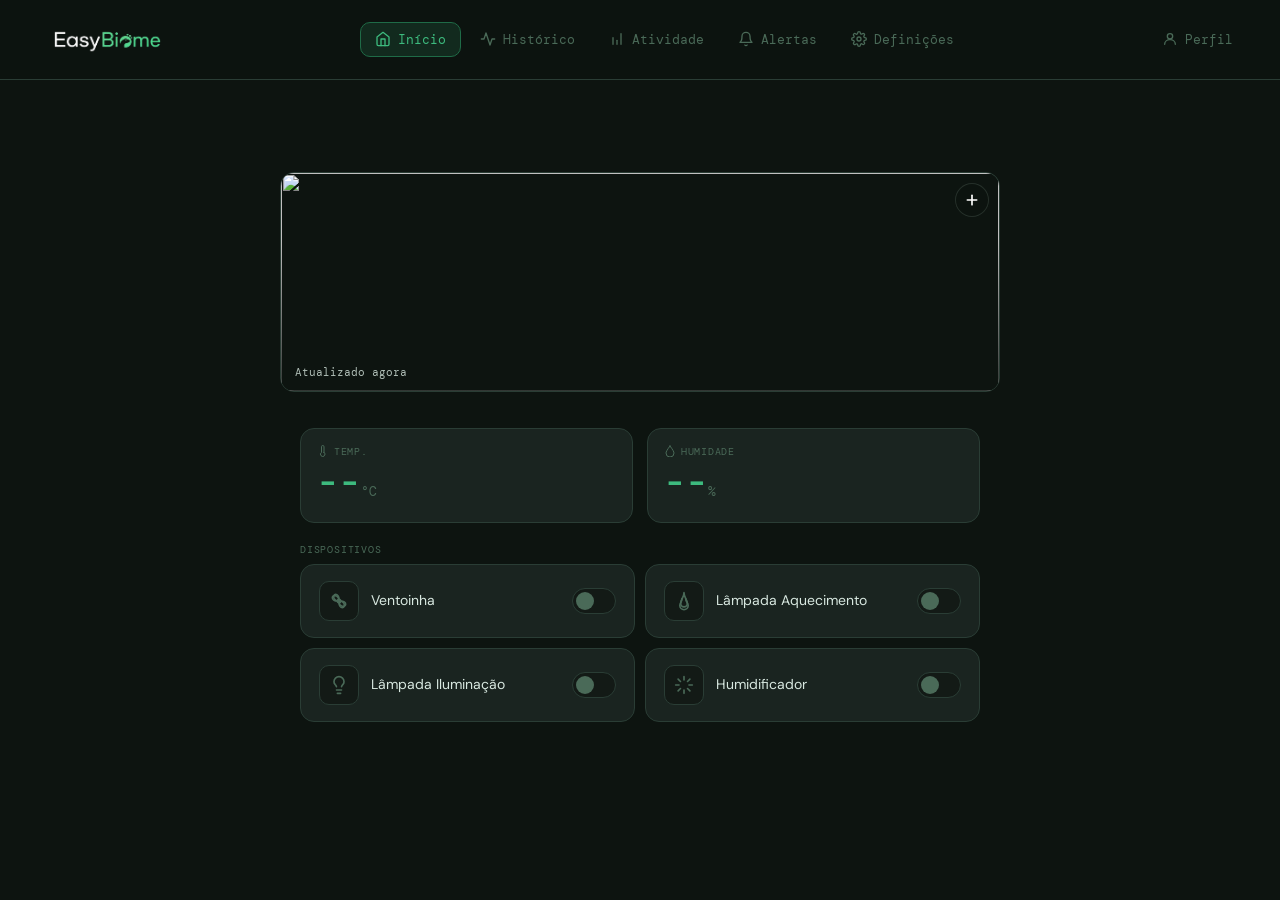
==== commit de6b1bf6: "header responsivo para todas as páginas" ====
--- a/index.html
+++ b/index.html
@@ -17,24 +17,6 @@
   <div id="header-container"></div>
 
   <div class="page">
-    <div class="top-bar">
-      <a class="top-logo" href="index.html">
-        <div class="logo-box">
-          <img src="imagens/logotipo.png" alt="EasyBiome Logo">
-        </div>
-      </a>
-
-      <div class="top-bar-title">Início</div>
-
-      <button class="icon-btn" onclick="openTerrarioPicker()" aria-label="Terrários">
-        <svg viewBox="0 0 24 24" fill="none" stroke="currentColor" stroke-width="2.5" stroke-linecap="round"
-          stroke-linejoin="round">
-          <line x1="12" y1="5" x2="12" y2="19" />
-          <line x1="5" y1="12" x2="19" y2="12" />
-        </svg>
-      </button>
-    </div>
-
     <div class="terrario-hero" id="terrario-hero">
       <img id="terrario-img" class="terrario-hero-img" src="" alt="" />
       <div class="terrario-hero-overlay"></div>
@@ -179,41 +161,6 @@
     </div>
   </div>
 
-  <nav class="bottom-nav">
-    <a class="bnav-item active" href="index.html">
-      <svg viewBox="0 0 24 24" fill="none" stroke="currentColor" stroke-width="2" stroke-linecap="round"
-        stroke-linejoin="round">
-        <path d="M3 9l9-7 9 7v11a2 2 0 0 1-2 2H5a2 2 0 0 1-2-2z" />
-        <polyline points="9 22 9 12 15 12 15 22" />
-      </svg>
-      Início
-    </a>
-    <a class="bnav-item" href="historico.html">
-      <svg viewBox="0 0 24 24" fill="none" stroke="currentColor" stroke-width="2" stroke-linecap="round"
-        stroke-linejoin="round">
-        <polyline points="22 12 18 12 15 21 9 3 6 12 2 12" />
-      </svg>
-      Histórico
-    </a>
-    <a class="bnav-item" href="alertas.html">
-      <svg viewBox="0 0 24 24" fill="none" stroke="currentColor" stroke-width="2" stroke-linecap="round"
-        stroke-linejoin="round">
-        <path d="M18 8A6 6 0 0 0 6 8c0 7-3 9-3 9h18s-3-2-3-9" />
-        <path d="M13.73 21a2 2 0 0 1-3.46 0" />
-      </svg>
-      Alertas
-    </a>
-    <a class="bnav-item" href="definicoes.html">
-      <svg viewBox="0 0 24 24" fill="none" stroke="currentColor" stroke-width="2" stroke-linecap="round"
-        stroke-linejoin="round">
-        <circle cx="12" cy="12" r="3" />
-        <path
-          d="M19.4 15a1.65 1.65 0 0 0 .33 1.82l.06.06a2 2 0 0 1-2.83 2.83l-.06-.06a1.65 1.65 0 0 0-1.82-.33 1.65 1.65 0 0 0-1 1.51V21a2 2 0 0 1-4 0v-.09A1.65 1.65 0 0 0 9 19.4a1.65 1.65 0 0 0-1.82.33l-.06.06a2 2 0 0 1-2.83-2.83l.06-.06A1.65 1.65 0 0 0 4.68 15a1.65 1.65 0 0 0-1.51-1H3a2 2 0 0 1 0-4h.09A1.65 1.65 0 0 0 4.6 9a1.65 1.65 0 0 0-.33-1.82l-.06-.06a2 2 0 0 1 2.83-2.83l.06.06A1.65 1.65 0 0 0 9 4.68a1.65 1.65 0 0 0 1-1.51V3a2 2 0 0 1 4 0v.09a1.65 1.65 0 0 0 1 1.51 1.65 1.65 0 0 0 1.82-.33l.06-.06a2 2 0 0 1 2.83 2.83l-.06.06A1.65 1.65 0 0 0 19.4 9a1.65 1.65 0 0 0 1.51 1H21a2 2 0 0 1 0 4h-.09a1.65 1.65 0 0 0-1.51 1z" />
-      </svg>
-      Definições
-    </a>
-  </nav>
-
   <div id="manual-modal" class="modal-overlay" style="display:none;">
     <div class="modal-box">
       <h3>⚠️ Ativar modo manual?</h3>
@@ -259,17 +206,47 @@
         <input id="hum-max" type="number" step="0.1" placeholder="Máxima">
       </div>
 
-      <label>Hora de ligar iluminação</label>
-      <input id="hora-ligar" type="time">
-
-      <label>Hora de desligar iluminação</label>
-      <input id="hora-desligar" type="time">
+      <label>Iluminação</label>
+
+      <div class="input-row">
+        <input id="hora-ligar" type="time">
+        <input id="hora-desligar" type="time">
+      </div>
 
       <label>Imagem do terrário</label>
 
-      <input id="terrario-imagem" type="file" accept="image/*">
-
-      <small>Podes escolher uma fotografia do teu telemóvel.</small>
+      <div class="image-section">
+
+        <div class="upload-card">
+          <label for="terrario-imagem" class="upload-btn">
+            📷 Escolher fotografia
+          </label>
+
+          <input id="terrario-imagem" type="file" accept="image/*" hidden>
+
+          <small>ou escolhe uma imagem pré-definida</small>
+        </div>
+
+        <div class="terrario-gallery">
+
+          <div class="terrario-option" data-img="terrarioGrande.jpg">
+            <img src="imagens/terrarios/terrarioGrande.jpg">
+            <span>Grande</span>
+          </div>
+
+          <div class="terrario-option" data-img="terrarioMedio.jpg">
+            <img src="imagens/terrarios/terrarioMedio.jpg">
+            <span>Médio</span>
+          </div>
+
+          <div class="terrario-option" data-img="terrariosPequeno.jpg">
+            <img src="imagens/terrarios/terrarioPequeno.jpg">
+            <span>Pequeno</span>
+          </div>
+
+        </div>
+
+      </div>
 
       <div class="modal-actions">
         <button class="btn-cancel" onclick="fecharModalTerrario()">
@@ -292,18 +269,39 @@
   <script src="js/home.js"></script>
 
   <script>
-    fetch('header.html')
-      .then(response => {
-        if (!response.ok) {
-          throw new Error('Não foi possível carregar o header.');
+    fetch("header.html")
+    .then(r => r.text())
+    .then(data => {
+        document.getElementById("header-container").innerHTML = data;
+
+        const pagina = window.location.pathname.split("/").pop() || "index.html";
+
+        const titulos = {
+            "index.html": "Início",
+            "historico.html": "Histórico",
+            "atividade.html": "Atividade",
+            "alertas.html": "Alertas",
+            "definicoes.html": "Definições",
+            "profile.html": "Perfil"
+        };
+
+        const titulo = document.getElementById("page-title");
+        if (titulo) {
+            titulo.textContent = titulos[pagina] || "EasyBiome";
         }
-        return response.text();
-      })
-      .then(data => {
-        document.getElementById('header-container').innerHTML = data;
-        setActiveNavigation();
-      })
-      .catch(error => console.error('Erro ao injetar o header:', error));
+
+        document.querySelectorAll(".desktop-nav-link").forEach(link => {
+            if (link.getAttribute("href") === pagina) {
+                link.classList.add("active");
+            }
+        });
+
+        document.querySelectorAll(".bnav-item").forEach(link => {
+            if (link.getAttribute("href") === pagina) {
+                link.classList.add("active");
+            }
+        });
+    });
   </script>
 </body>
 
--- a/css/home.css
+++ b/css/home.css
@@ -55,121 +55,7 @@
 }
 
 /* ==========================================================================
-   2. COMPONENTES COMUNS (Header & Navigation)
-   ========================================================================== */
-.top-bar {
-  display: flex;
-  align-items: center;
-  justify-content: space-between;
-  padding: 1rem 1.25rem;
-  position: sticky;
-  top: 0;
-  background: #0D1410EE;
-  backdrop-filter: blur(10px);
-  z-index: 50;
-  border-bottom: 1px solid var(--border);
-  flex-shrink: 0;
-}
-
-.top-bar-title {
-  font-family: var(--mono);
-  font-size: 14px;
-  color: var(--text);
-}
-
-.top-logo {
-  display: flex;
-  align-items: center;
-  gap: 10px;
-  font-family: var(--mono);
-  font-size: 17px;
-  color: var(--text);
-  text-decoration: none;
-}
-
-.logo-box {
-  width: auto;
-  height: 32px;
-  background: none;
-  border-radius: 0;
-  display: flex;
-  align-items: center;
-  justify-content: center;
-}
-
-.logo-box img {
-  width: 100%;
-  height: 100%;
-  object-fit: contain;
-}
-
-.icon-btn {
-  width: 34px;
-  height: 34px;
-  border-radius: 50%;
-  background: var(--panel);
-  border: 1px solid var(--border);
-  display: flex;
-  align-items: center;
-  justify-content: center;
-  cursor: pointer;
-  color: inherit;
-  text-decoration: none;
-}
-
-.icon-btn svg {
-  width: 17px;
-  height: 17px;
-  color: var(--text2);
-}
-
-.bottom-nav {
-  position: fixed;
-  bottom: 0;
-  left: 50%;
-  transform: translateX(-50%);
-  width: 100%;
-  max-width: 480px;
-  background: #0D1410F5;
-  backdrop-filter: blur(14px);
-  border-top: 1px solid var(--border);
-  display: flex;
-  padding: 0.4rem 0 calc(0.5rem + env(safe-area-inset-bottom));
-  z-index: 100;
-}
-
-.bnav-item {
-  flex: 1;
-  display: flex;
-  flex-direction: column;
-  align-items: center;
-  gap: 3px;
-  padding: 6px 0;
-  cursor: pointer;
-  color: var(--text3);
-  font-size: 10px;
-  font-family: var(--mono);
-  border: none;
-  background: none;
-  transition: color .15s;
-  text-decoration: none;
-}
-
-.bnav-item svg {
-  width: 22px;
-  height: 22px;
-}
-
-.bnav-item.active {
-  color: var(--green);
-}
-
-.desktop-topbar {
-  display: none;
-}
-
-/* ==========================================================================
-   3. ESTILOS EXCLUSIVOS DA PÁGINA INDEX.HTML
+   2. ESTILOS EXCLUSIVOS DA PÁGINA INDEX.HTML
    ========================================================================== */
 
 /* ── Terrário Hero Card ── */
@@ -468,6 +354,61 @@
   animation: slideUp .2s ease-out;
 }
 
+.picker-item{
+    display:flex;
+    align-items:center;
+    gap:14px;
+    padding:12px;
+    border-radius:16px;
+    background:#1b2721;
+    margin-bottom:12px;
+    cursor:pointer;
+    transition:.2s;
+}
+
+.picker-item:hover{
+    background:#22332b;
+}
+
+.picker-item.active{
+    border:2px solid #4CAF50;
+}
+
+.picker-img{
+    width:90px;
+    height:70px;
+    object-fit:cover;
+    border-radius:12px;
+}
+
+.picker-info{
+    flex:1;
+}
+
+.picker-item-name{
+    font-size:17px;
+    font-weight:600;
+    color:white;
+}
+
+.picker-item-sub{
+    color:#9fb5a8;
+    margin-top:5px;
+    font-size:14px;
+}
+
+.picker-check{
+    width:26px;
+    height:26px;
+    border-radius:50%;
+    background:#4CAF50;
+    color:white;
+    display:flex;
+    align-items:center;
+    justify-content:center;
+    font-weight:bold;
+}
+
 @keyframes slideUp {
   from {
     transform: translateY(100%);
@@ -630,8 +571,8 @@
   }
 }
 
-/* ── DESKTOP / PC (Telas a partir de 1180px) ── */
-@media (min-width: 1180px) {
+/* ── DESKTOP / PC (Telas a partir de 992px) ── */
+@media (min-width: 992px) {
   body {
     max-width: none;
   }
@@ -730,4 +671,240 @@
     opacity: 1;
     transform: scale(1);
   }
+}
+
+/* ==========================================================
+   MODAL NOVO TERRÁRIO
+========================================================== */
+
+.modal-terrario{
+    width:95%;
+    max-width:640px;
+    max-height:88vh;
+    overflow-y:auto;
+    background:var(--panel);
+    border:1px solid var(--border);
+    border-radius:18px;
+    padding:20px 22px;
+    box-shadow:0 18px 45px rgba(0,0,0,.45);
+}
+
+/* Scroll */
+
+.modal-terrario::-webkit-scrollbar{
+    width:8px;
+}
+
+.modal-terrario::-webkit-scrollbar-thumb{
+    background:var(--border);
+    border-radius:20px;
+}
+
+/* Título */
+
+.modal-terrario h3{
+    text-align:center;
+    margin-bottom:16px;
+    color:var(--text);
+    font-size:22px;
+    font-weight:600;
+}
+
+/* Labels */
+
+.modal-terrario label{
+    display:block;
+    margin:10px 0 5px;
+    font-family:var(--mono);
+    font-size:12px;
+    color:var(--text2);
+    letter-spacing:.04em;
+}
+
+/* Inputs */
+
+.modal-terrario input,
+.modal-terrario textarea{
+    width:100%;
+    padding:11px 14px;
+    border-radius:12px;
+    border:1px solid var(--border);
+    background:var(--bg2);
+    color:var(--text);
+    font-size:14px;
+    font-family:var(--sans);
+    outline:none;
+    transition:.2s;
+}
+
+.modal-terrario input:focus,
+.modal-terrario textarea:focus{
+    border-color:var(--green);
+    box-shadow:0 0 0 3px var(--green-g);
+}
+
+.modal-terrario textarea{
+    resize:none;
+    min-height:70px;
+}
+
+/* Linhas com dois campos */
+
+.input-row{
+    display:grid;
+    grid-template-columns:1fr 1fr;
+    gap:10px;
+    margin-bottom:2px;
+}
+
+/* Upload */
+
+.image-section{
+    margin-top:10px;
+}
+
+.upload-card{
+    background:var(--bg2);
+    border:2px dashed var(--border);
+    border-radius:14px;
+    padding:14px;
+    text-align:center;
+    margin-bottom:16px;
+}
+
+.upload-btn{
+    display:inline-flex;
+    align-items:center;
+    justify-content:center;
+    width:100%;
+    padding:12px;
+    border-radius:10px;
+    background:var(--green);
+    color:#fff;
+    font-weight:600;
+    cursor:pointer;
+    transition:.2s;
+}
+
+.upload-btn:hover{
+    transform:translateY(-2px);
+    filter:brightness(1.05);
+}
+
+.upload-card small{
+    display:block;
+    margin-top:10px;
+    color:var(--text2);
+    font-size:12px;
+}
+
+/* Galeria */
+
+.terrario-gallery{
+    display:grid;
+    grid-template-columns:repeat(3,1fr);
+    gap:10px;
+    margin-top:10px;
+}
+
+.terrario-option{
+    background:var(--panel2);
+    border:2px solid transparent;
+    border-radius:12px;
+    overflow:hidden;
+    cursor:pointer;
+    transition:.2s;
+}
+
+.terrario-option:hover{
+    transform:translateY(-2px);
+    border-color:var(--green);
+}
+
+.terrario-option.selected{
+    border-color:var(--green);
+    box-shadow:0 0 0 3px rgba(61,186,126,.18);
+}
+
+.terrario-option img{
+    width:100%;
+    height:90px;
+    object-fit:cover;
+    display:block;
+}
+
+.terrario-option span{
+    display:block;
+    padding:8px;
+    text-align:center;
+    color:var(--text);
+    font-size:12px;
+    font-weight:500;
+}
+
+/* Botões */
+
+.modal-terrario .modal-actions{
+    display:flex;
+    gap:12px;
+    margin-top:18px;
+}
+
+.modal-terrario .btn-cancel,
+.modal-terrario .btn-confirm{
+    flex:1;
+    padding:12px;
+    border:none;
+    border-radius:10px;
+    font-weight:600;
+    cursor:pointer;
+}
+
+.modal-terrario .btn-cancel{
+    background:#2b3531;
+    color:#fff;
+}
+
+.modal-terrario .btn-confirm{
+    background:var(--green);
+    color:#fff;
+}
+
+/* Responsivo */
+
+@media (max-width:700px){
+
+    .modal-terrario{
+        max-width:95%;
+        padding:18px;
+    }
+
+    .terrario-gallery{
+        grid-template-columns:repeat(3,1fr);
+    }
+
+    .terrario-option img{
+        height:75px;
+    }
+}
+
+@media (max-width:480px){
+
+    .input-row{
+        grid-template-columns:1fr;
+    }
+
+    .terrario-gallery{
+        grid-template-columns:repeat(3,1fr);
+        gap:8px;
+    }
+
+    .terrario-option img{
+        height:65px;
+    }
+
+    .terrario-option span{
+        font-size:11px;
+        padding:6px;
+    }
 }
--- a/css/header.css
+++ b/css/header.css
@@ -5,6 +5,91 @@
 /* Por padrão (mobile/tablets), o cabeçalho desktop fica completamente oculto */
 .desktop-topbar {
   display: none;
+}
+
+.top-logo {
+  display: flex;
+  align-items: center;
+  gap: 10px;
+  font-family: var(--mono);
+  font-size: 17px;
+  color: var(--text);
+  text-decoration: none;
+}
+
+.logo-box {
+  width: auto;
+  height: 62px;
+  /* Mobile */
+  display: flex;
+  align-items: center;
+  justify-content: center;
+}
+
+.logo-box img {
+  width: 100%;
+  height: 100%;
+  object-fit: contain;
+}
+
+.bottom-nav {
+  position: fixed;
+  left: 0;
+  right: 0;
+  bottom: 0;
+
+  width: 100%;
+  max-width: none;
+
+  display: flex;
+  justify-content: space-around;
+
+  z-index: 1000;
+
+  background: #0D1410F5;
+  backdrop-filter: blur(14px);
+  border-top: 1px solid var(--border);
+}
+
+.bnav-item {
+  flex: 1;
+  display: flex;
+  flex-direction: column;
+  align-items: center;
+  gap: 3px;
+  padding: 6px 0;
+  color: var(--text3);
+  text-decoration: none;
+  font-family: var(--mono);
+  font-size: 10px;
+  transition: .15s;
+}
+
+.bnav-item svg {
+  width: 22px;
+  height: 22px;
+}
+
+.bnav-item.active {
+  color: var(--green);
+}
+
+@media (min-width:540px) {
+  .bottom-nav {
+    max-width: 700px;
+  }
+}
+
+@media (min-width:900px) {
+  .bottom-nav {
+    max-width: 880px;
+  }
+}
+
+@media (min-width:992px) {
+  .bottom-nav {
+    display: none;
+  }
 }
 
 /* Ativação e estilização apenas para ecrãs largos (Desktop a partir de 1180px) */
@@ -23,32 +108,8 @@
     border-bottom: 1px solid var(--border);
   }
 
-  /* Contentores e Logotipo */
-  .top-logo {
-    display: flex;
-    align-items: center;
-    gap: 10px;
-    font-family: var(--mono);
-    font-size: 17px;
-    color: var(--text);
-    text-decoration: none;
-  }
-
   .logo-box {
-    width: auto;
     height: 50px;
-    /* Altura otimizada para a versão desktop */
-    background: none;
-    border-radius: 0;
-    display: flex;
-    align-items: center;
-    justify-content: center;
-  }
-
-  .logo-box img {
-    width: 100%;
-    height: 100%;
-    object-fit: contain;
   }
 
   /* Links centrais da Navegação */
@@ -94,4 +155,90 @@
     background: var(--green-g);
     border-color: var(--green-d);
   }
+}
+
+.mobile-topbar {
+  display: flex;
+  align-items: center;
+  justify-content: space-between;
+
+  position: fixed;
+  top: 0;
+  left: 0;
+  right: 0;
+
+  height: 64px;
+  padding: 0 16px;
+
+  background: #0D1410EE;
+  backdrop-filter: blur(10px);
+  border-bottom: 1px solid var(--border);
+
+  z-index: 1000;
+}
+
+.page {
+  padding-top: 64px;
+  padding-bottom: 80px;
+}
+
+.mobile-title {
+  position: absolute;
+  left: 50%;
+  top: 50%;
+  transform: translate(-50%, -50%);
+
+  width: calc(100% - 120px);
+  text-align: center;
+
+  font-family: var(--mono);
+  font-size: 15px;
+  font-weight: 600;
+
+  pointer-events: none;
+}
+
+.mobile-topbar .top-logo {
+  width: 82px;
+  height: 82px;
+  display: flex;
+  align-items: center;
+}
+
+.desktop-topbar .top-logo {
+  width: auto;
+}
+
+.mobile-profile {
+  width: 42px;
+  height: 42px;
+
+  display: flex;
+  align-items: center;
+  justify-content: center;
+
+  border-radius: 50%;
+  background: var(--panel);
+
+  color: var(--text);
+  text-decoration: none;
+}
+
+.mobile-profile svg {
+  width: 20px;
+  height: 20px;
+}
+
+
+
+@media (min-width:992px) {
+  .mobile-topbar {
+    display: none;
+  }
+}
+
+@media (max-width:991px) {
+  .desktop-topbar {
+    display: none;
+  }
 }
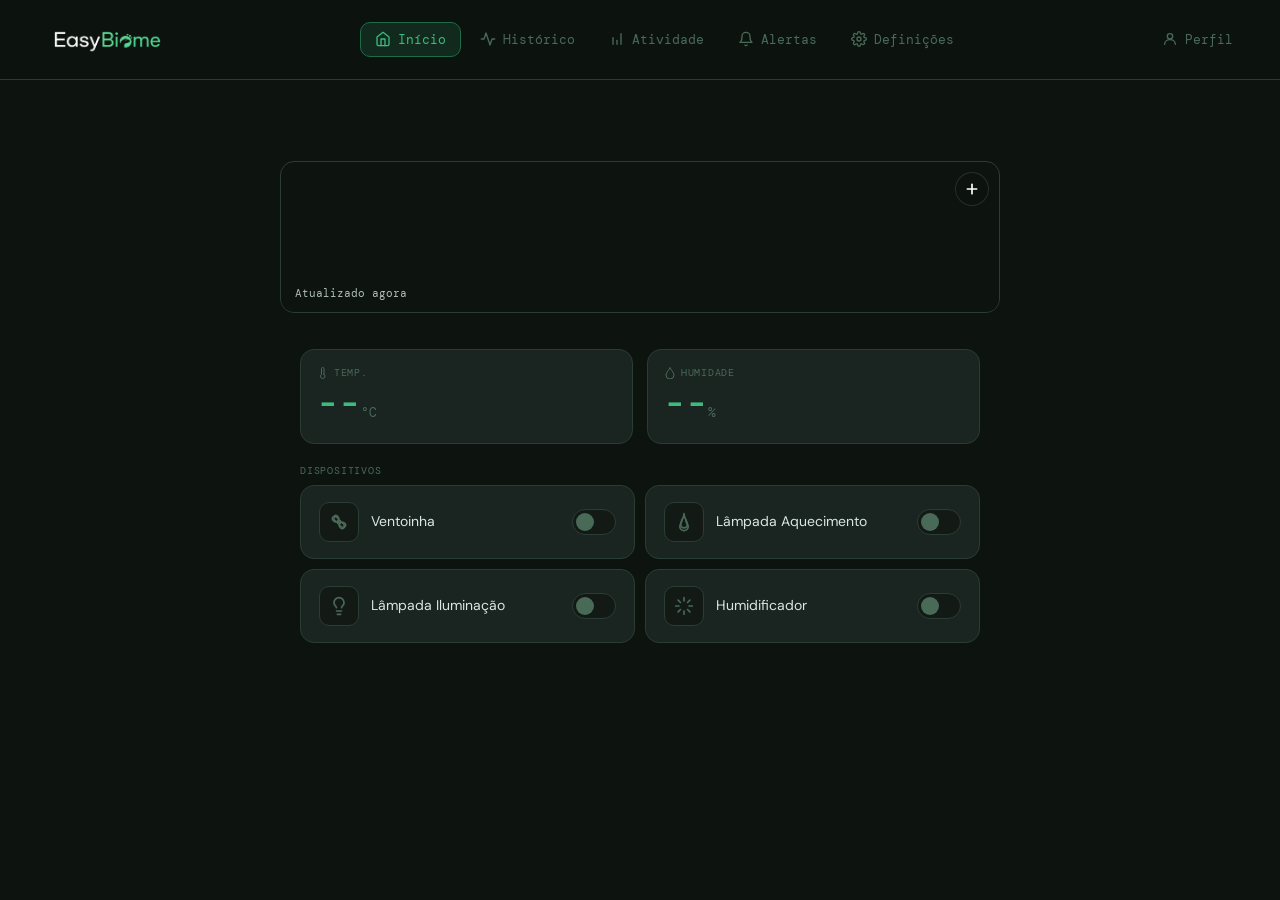
==== commit f7c2eaea: "imagens do utilizador" ====
--- a/index.html
+++ b/index.html
@@ -218,13 +218,19 @@
       <div class="image-section">
 
         <div class="upload-card">
+
           <label for="terrario-imagem" class="upload-btn">
             📷 Escolher fotografia
           </label>
 
           <input id="terrario-imagem" type="file" accept="image/*" hidden>
 
+          <div id="imagem-selecionada" class="imagem-selecionada">
+            Nenhuma imagem selecionada
+          </div>
+
           <small>ou escolhe uma imagem pré-definida</small>
+
         </div>
 
         <div class="terrario-gallery">
@@ -239,7 +245,7 @@
             <span>Médio</span>
           </div>
 
-          <div class="terrario-option" data-img="terrariosPequeno.jpg">
+          <div class="terrario-option" data-img="terrarioPequeno.jpg">
             <img src="imagens/terrarios/terrarioPequeno.jpg">
             <span>Pequeno</span>
           </div>
@@ -270,38 +276,38 @@
 
   <script>
     fetch("header.html")
-    .then(r => r.text())
-    .then(data => {
+      .then(r => r.text())
+      .then(data => {
         document.getElementById("header-container").innerHTML = data;
 
         const pagina = window.location.pathname.split("/").pop() || "index.html";
 
         const titulos = {
-            "index.html": "Início",
-            "historico.html": "Histórico",
-            "atividade.html": "Atividade",
-            "alertas.html": "Alertas",
-            "definicoes.html": "Definições",
-            "profile.html": "Perfil"
+          "index.html": "Início",
+          "historico.html": "Histórico",
+          "atividade.html": "Atividade",
+          "alertas.html": "Alertas",
+          "definicoes.html": "Definições",
+          "profile.html": "Perfil"
         };
 
         const titulo = document.getElementById("page-title");
         if (titulo) {
-            titulo.textContent = titulos[pagina] || "EasyBiome";
+          titulo.textContent = titulos[pagina] || "EasyBiome";
         }
 
         document.querySelectorAll(".desktop-nav-link").forEach(link => {
-            if (link.getAttribute("href") === pagina) {
-                link.classList.add("active");
-            }
+          if (link.getAttribute("href") === pagina) {
+            link.classList.add("active");
+          }
         });
 
         document.querySelectorAll(".bnav-item").forEach(link => {
-            if (link.getAttribute("href") === pagina) {
-                link.classList.add("active");
-            }
+          if (link.getAttribute("href") === pagina) {
+            link.classList.add("active");
+          }
         });
-    });
+      });
   </script>
 </body>
 
--- a/css/home.css
+++ b/css/home.css
@@ -62,7 +62,10 @@
 .terrario-hero {
   position: relative;
   margin: 1.1rem 1.25rem 0;
-  height: 150px;
+  width: auto;
+  height: auto;
+  min-height: 150px;
+  max-height: 500px;
   border-radius: var(--r);
   overflow: hidden;
   border: 1px solid var(--border);
@@ -71,8 +74,10 @@
 
 .terrario-hero-img {
   width: 100%;
-  height: 100%;
-  object-fit: cover;
+  height: auto;
+  min-height: 150px;
+  max-height: 500px;
+  object-fit: contain;
   display: block;
 }
 
@@ -354,16 +359,17 @@
   animation: slideUp .2s ease-out;
 }
 
-.picker-item{
-    display:flex;
-    align-items:center;
-    gap:14px;
-    padding:12px;
-    border-radius:16px;
-    background:#1b2721;
-    margin-bottom:12px;
-    cursor:pointer;
-    transition:.2s;
+.picker-item {
+    display: flex;
+    align-items: center;
+    gap: 14px;
+    padding: 12px;
+    border-radius: 16px;
+    background: #1b2721;
+    margin-bottom: 12px;
+    cursor: pointer;
+    transition: .2s;
+    min-height: 100px;
 }
 
 .picker-item:hover{
@@ -374,11 +380,13 @@
     border:2px solid #4CAF50;
 }
 
-.picker-img{
-    width:90px;
-    height:70px;
-    object-fit:cover;
-    border-radius:12px;
+.picker-img {
+    width: 120px;
+    height: 80px;
+    object-fit: contain;
+    border-radius: 12px;
+    flex-shrink: 0;
+    background: #101a15;
 }
 
 .picker-info{
@@ -542,10 +550,6 @@
 }
 
 @media (min-width: 540px) and (max-width: 1179px) {
-  .terrario-hero {
-    height: 200px;
-  }
-
   .metrics {
     gap: 14px;
   }
@@ -564,10 +568,6 @@
 @media (min-width: 900px) and (max-width: 1179px) {
   .devices {
     grid-template-columns: 1fr 1fr 1fr;
-  }
-
-  .terrario-hero {
-    height: 240px;
   }
 }
 
@@ -618,10 +618,7 @@
   }
 
   /* Reflow do Layout da Home */
-  .terrario-hero {
-    margin: 1.75rem auto 0;
-    height: 220px;
-  }
+
 
   .metrics {
     grid-template-columns: 1fr 1fr;
@@ -758,6 +755,24 @@
 }
 
 /* Upload */
+.imagem-selecionada {
+    margin-top: 12px;
+    padding: 10px 12px;
+    border-radius: 10px;
+    background: var(--panel2);
+    border: 1px solid var(--border);
+    color: var(--text2);
+    font-size: 13px;
+    text-align: center;
+    word-break: break-word;
+}
+
+.imagem-selecionada.selected {
+    color: var(--green);
+    border-color: var(--green-d);
+    background: var(--green-g);
+    font-weight: 500;
+}
 
 .image-section{
     margin-top:10px;
@@ -780,9 +795,11 @@
     padding:12px;
     border-radius:10px;
     background:var(--green);
-    color:#fff;
+    color:#ffffff;
+    -webkit-text-fill-color:#ffffff;
     font-weight:600;
     cursor:pointer;
+    text-shadow:0 1px 2px rgba(0,0,0,.35);
     transition:.2s;
 }
 
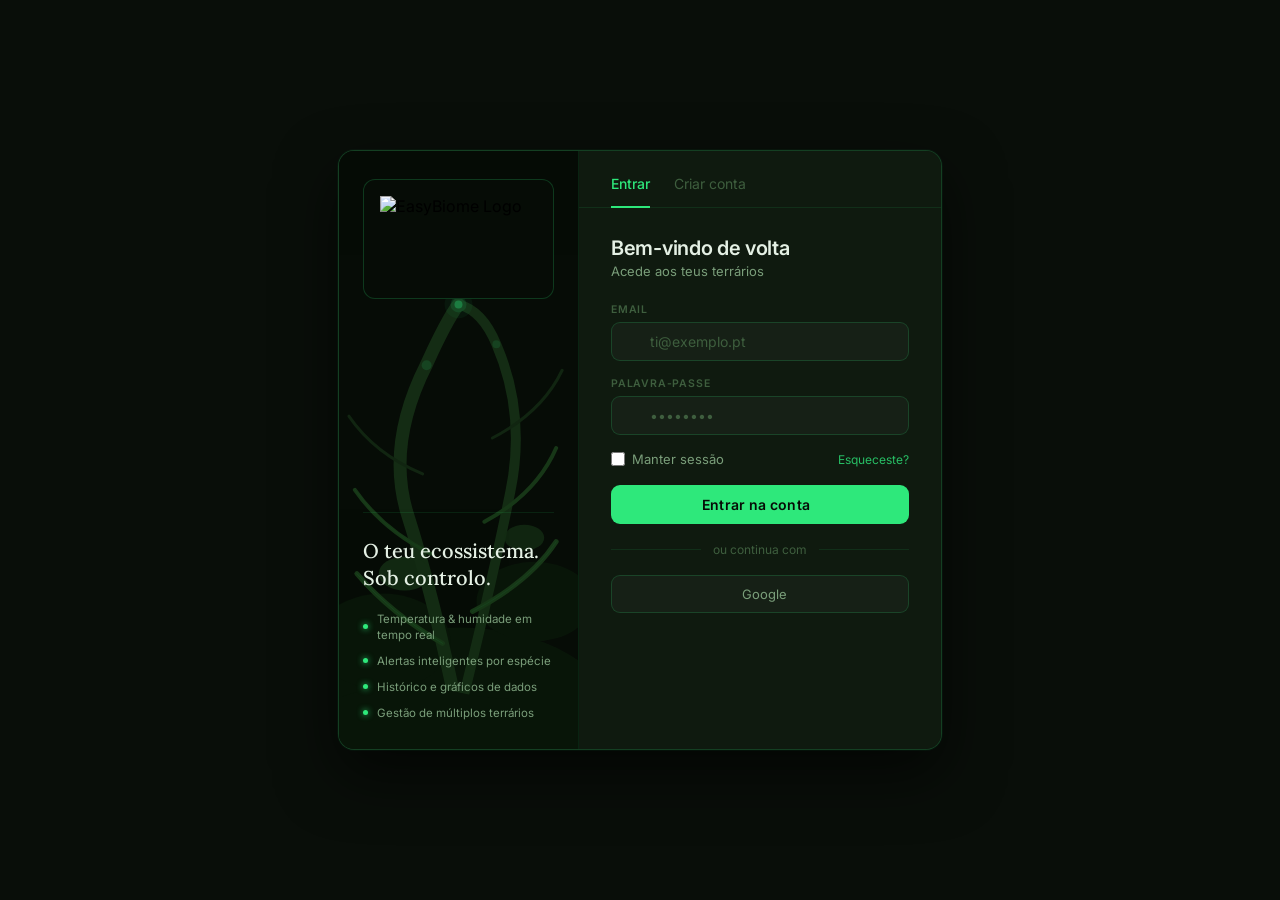
==== commit c7b1b02b: "sessões" ====
--- a/index.html
+++ b/index.html
@@ -268,7 +268,7 @@
   </div>
 
   <script src="js/config.js"></script>
-
+  <script src="js/auth.js"></script>
   <script src="js/terrarios.js"></script>
   <script src="js/picker.js"></script>
   <script src="js/nav.js"></script>
